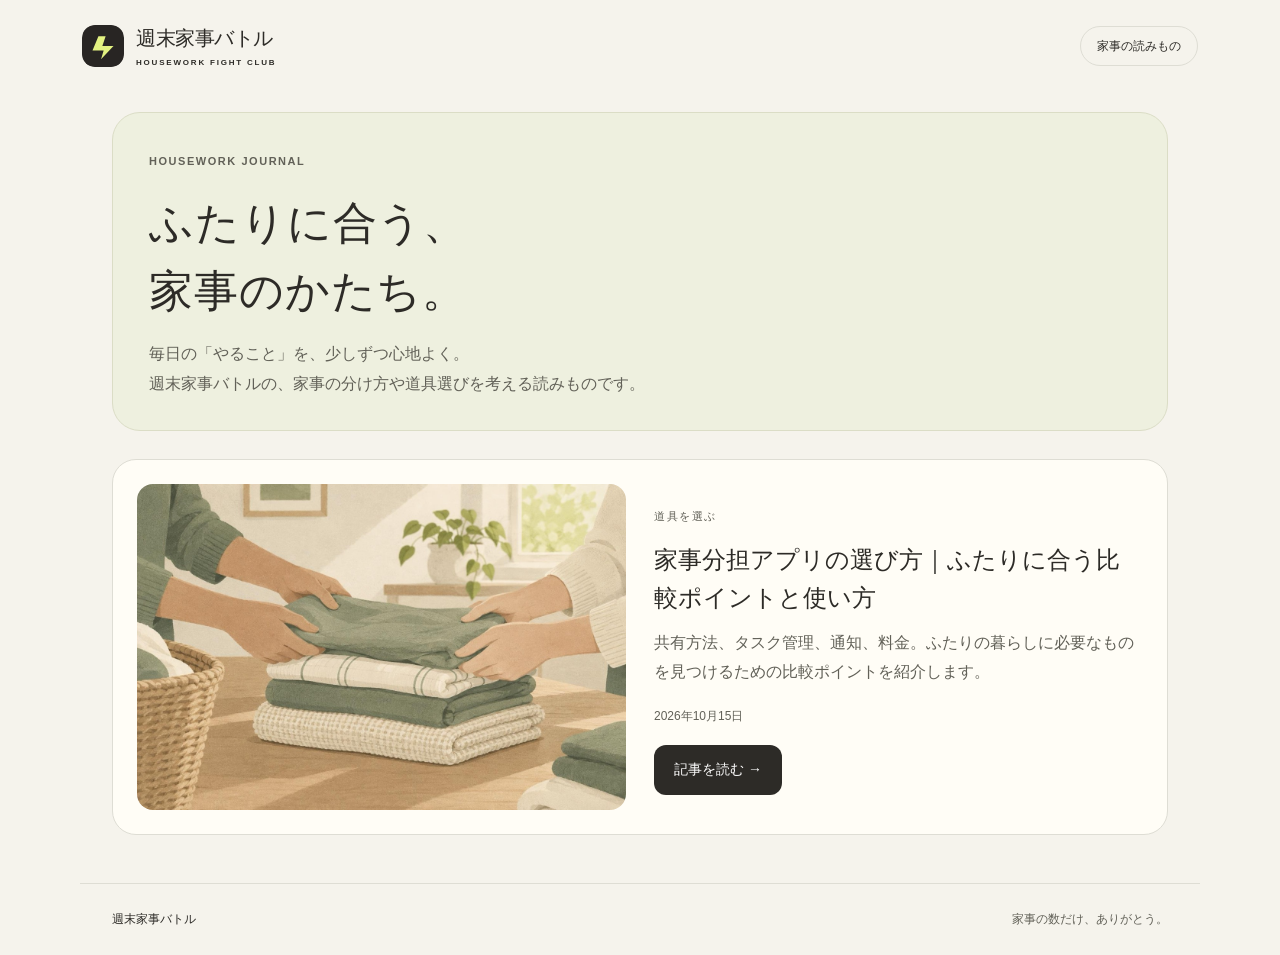
==== index.html @ de60d5f0 "Align article branding and fix stretched mobile images" ====
<!doctype html>
<html lang="ja"><head><meta name="theme-color" content="#f5f3ec"><link rel="icon" href="favicon.svg" type="image/svg+xml"><meta charset="utf-8"><meta name="viewport" content="width=device-width,initial-scale=1"><title>週末家事バトル｜無理なく続く、家事の分け方</title><meta name="description" content="家事の分担やアプリの選び方を、ふたりの暮らしに合わせて考える読み物。無理なく続けるためのヒントをまとめます。"><link rel="canonical" href="https://ing08.github.io/futari-kaji-notes/"><meta property="og:title" content="週末家事バトル"><meta property="og:description" content="無理なく続く、ふたりの家事の分け方。"><meta property="og:type" content="website"><meta property="og:image" content="https://ing08.github.io/futari-kaji-notes/assets/together.jpg"><link rel="stylesheet" href="styles.css?v=2"></head>
<body><a class="skip" href="#main">本文へ移動</a><header class="site-header"><a class="brand" href="./"><img class="brand-icon" src="favicon.svg" width="42" height="42" alt=""><span>週末家事バトル<small>HOUSEWORK FIGHT CLUB</small></span></a><span class="header-note">家事の読みもの</span></header>
<main id="main" class="wrap home"><div class="home-title"><span class="eyebrow">HOUSEWORK JOURNAL</span><h1>ふたりに合う、<br>家事のかたち。</h1><p class="intro">毎日の「やること」を、少しずつ心地よく。<br>週末家事バトルの、家事の分け方や道具選びを考える読みものです。</p></div>
<article class="article-card"><a href="articles/choosing-chore-apps/"><img src="assets/together.jpg" width="1280" height="853" alt="ふたりで洗濯物をたたむ様子"></a><div><span class="eyebrow">道具を選ぶ</span><h2><a href="articles/choosing-chore-apps/">家事分担アプリの選び方｜ふたりに合う比較ポイントと使い方</a></h2><p class="intro">共有方法、タスク管理、通知、料金。ふたりの暮らしに必要なものを見つけるための比較ポイントを紹介します。</p><p class="meta"><time datetime="2026-10-15">2026年10月15日</time></p><a class="read-link" href="articles/choosing-chore-apps/">記事を読む →</a></div></article></main>
<footer class="site-footer"><span>週末家事バトル</span><span>家事の数だけ、ありがとう。</span></footer></body></html>
---- styles.css ----
:root {
  --ink:#2d2b27; --muted:#626158; --paper:#f5f3ec; --line:#deddd4;
  --lime:#e3ef98; --coral:#e98970; --blue:#8cafc8;
  font-family:"BIZ UDPGothic","Hiragino Kaku Gothic ProN","Yu Gothic",Meiryo,sans-serif;
  color:var(--ink); background:var(--paper); font-synthesis:none;
}
*{box-sizing:border-box}
html{scroll-behavior:smooth;scroll-padding-top:24px}
body{margin:0;line-height:1.85}
a{color:inherit;text-underline-offset:4px}
a:hover{text-decoration-thickness:2px}
a:focus-visible,summary:focus-visible,.table-scroll:focus-visible{outline:3px solid #507481;outline-offset:4px}
img{max-width:100%;height:auto;display:block}
.skip{position:absolute;left:16px;top:-80px;background:white;padding:8px;z-index:10}
.skip:focus{top:12px}
.site-header{max-width:1180px;margin:auto;padding:24px 32px;display:flex;justify-content:space-between;align-items:center;gap:20px}
.brand{display:flex;align-items:center;gap:12px;font-size:20px;font-weight:900;letter-spacing:-.5px;line-height:1.4;text-decoration:none}
.brand-icon{width:42px;height:42px;flex:none;border-radius:13px}
.brand small{display:block;font-size:8px;letter-spacing:1.8px;margin-top:5px;font-weight:700}
.header-note{font-size:12px;font-weight:700;border:1px solid var(--line);border-radius:24px;padding:8px 16px;white-space:nowrap}
.wrap{max-width:1120px;margin:auto;padding:20px 32px 48px}
.eyebrow{font-size:11px;letter-spacing:.14em;font-weight:800;color:var(--muted)}
h1,h2,h3{line-height:1.55;overflow-wrap:anywhere}
h1{font-size:clamp(28px,3.5vw,40px);letter-spacing:.02em;margin:14px 0;font-weight:900}
h2{font-size:24px;margin:0 0 16px}
h3{font-size:18px;margin:24px 0 8px}
p{margin:0 0 18px}
.intro{max-width:700px;color:var(--muted)}
.home-title{border:1px solid #dbddc6;border-radius:28px;background:#eef0df;padding:32px 36px;margin-bottom:28px}
.home-title h1{font-size:clamp(30px,4vw,44px)}
.home-title p{margin-bottom:0}
.article-card{display:grid;grid-template-columns:1fr 1fr;gap:28px;background:#fffdf6;border:1px solid var(--line);border-radius:24px;padding:24px;align-items:center}
.article-card img{width:100%;height:auto;aspect-ratio:3/2;object-fit:cover;border-radius:16px}
.article-card h2{font-size:24px;margin:12px 0}
.article-card a{text-decoration:none}
.read-link{display:inline-flex;align-items:center;background:var(--ink);color:#fff;border-radius:12px;padding:12px 20px;font-size:14px;font-weight:700;min-height:44px}
.read-link:hover{background:#44483a}
.meta{font-size:12px;color:var(--muted)}
.article-head{max-width:880px;margin:0 auto 20px}
.breadcrumb{font-size:12px;color:var(--muted);margin-bottom:20px}
.title-sub{display:block;font-size:.62em;margin-top:10px;font-weight:700}
.article-head .meta{margin-bottom:0}
.hero{width:100%;height:auto;aspect-ratio:3/1;object-fit:cover;border-radius:24px;margin:24px 0 32px}
.article-layout{display:grid;grid-template-columns:minmax(0,740px) minmax(0,250px);gap:40px;align-items:start}
.article-body{font-size:16px;min-width:0}
.article-body section{padding-top:28px;margin-top:28px;border-top:1px solid var(--line)}
.article-body ul,.article-body ol{padding-left:1.5em;margin:12px 0 20px}
.article-body li{margin:8px 0}
.article-body strong{font-weight:700}
.key-box{background:#eef0df;border:1px solid #dbddc6;border-radius:18px;padding:20px 24px;margin:22px 0}
.key-box>strong{display:inline;background:linear-gradient(transparent 55%,var(--lime) 55%)}
.key-box ul:last-child{margin-bottom:0}
figure{margin:22px 0}
figure img{width:100%;height:auto;border:1px solid var(--line);border-radius:16px}
.toc{position:sticky;top:24px;font-size:13px;background:#fffdf6;border:1px solid var(--line);border-radius:16px}
.toc-disclosure{padding:0;border:0}
.toc summary{padding:16px;min-height:52px}
.toc summary span{font-size:11px;color:var(--muted);font-weight:400;margin-left:8px}
.toc ol{padding:0 20px 12px 36px;margin:0}
.toc li{margin:0;line-height:1.6}
.toc a{display:block;padding:10px 0;text-decoration:none}
.toc a:hover{text-decoration:underline}
.table-scroll{overflow-x:auto;margin:20px 0 8px;border:1px solid var(--line);border-radius:14px}
table{border-collapse:collapse;width:100%;min-width:600px;font-size:14px;line-height:1.75}
th,td{text-align:left;vertical-align:top;padding:14px;border-bottom:1px solid var(--line)}
th{background:#eef0df;font-weight:700}
tbody tr:last-child td{border-bottom:0}
td:first-child{font-weight:700;width:24%}
#faq details{border-bottom:1px solid var(--line);padding:0}
summary{cursor:pointer;font-weight:700;line-height:1.7}
#faq summary{padding:16px 0;min-height:52px}
#faq details p{margin:0 0 20px;color:var(--muted)}
.back{display:inline-block;margin-top:30px;padding:10px 0;min-height:44px}
.site-footer{border-top:1px solid var(--line);padding:24px 32px;max-width:1120px;margin:auto;color:var(--muted);font-size:12px;display:flex;justify-content:space-between;gap:16px}
.site-footer span:first-child{color:var(--ink);font-weight:800}
.number{font-size:11px;color:var(--muted);display:block;margin-bottom:8px;letter-spacing:.12em}
@media(max-width:900px){
 .article-layout{grid-template-columns:minmax(0,1fr);gap:24px}
 .toc{position:static;grid-row:1}
 .toc ol{columns:2;column-gap:32px}
 .toc li{break-inside:avoid}
 .hero{aspect-ratio:5/2}
 .article-card{gap:20px}
}
@media(max-width:600px){
 .site-header{padding:18px 18px;gap:10px}
 .brand{font-size:17px;gap:9px}
 .brand-icon{width:36px;height:36px;border-radius:10px}
 .brand small{font-size:7px;letter-spacing:1.3px}
 .header-note{font-size:10px;padding:6px 10px}
 .wrap{padding:12px 18px 32px}
 .home-title{padding:24px;border-radius:22px;margin-bottom:20px}
 .home-title h1{font-size:30px}
 .home-title p{font-size:14px}
 .article-card{grid-template-columns:minmax(0,1fr);gap:18px;padding:18px;border-radius:22px}
 .article-card img{aspect-ratio:3/2;height:auto}
 .article-card h2{font-size:21px;margin:8px 0 12px}
 .article-card p{font-size:14px}
 .article-card .meta{font-size:12px;margin-bottom:14px}
 h1{font-size:27px}
 .title-sub{font-size:18px;line-height:1.65;margin-top:8px}
 .article-head .intro{font-size:14px;line-height:1.8}
 .breadcrumb{margin-bottom:16px}
 .hero{aspect-ratio:16/9;height:auto;border-radius:18px;margin:18px 0 22px}
 .toc ol{columns:1}
 .article-body{font-size:16px;line-height:1.85}
 .article-body section{padding-top:24px;margin-top:24px}
 h2{font-size:22px}
 .key-box{padding:18px;border-radius:16px}
 .site-footer{padding:20px 18px;flex-wrap:wrap;gap:6px 18px}
}
@media(max-width:360px){.header-note{display:none}.brand{font-size:16px}}
@media(prefers-reduced-motion:reduce){html{scroll-behavior:auto}}
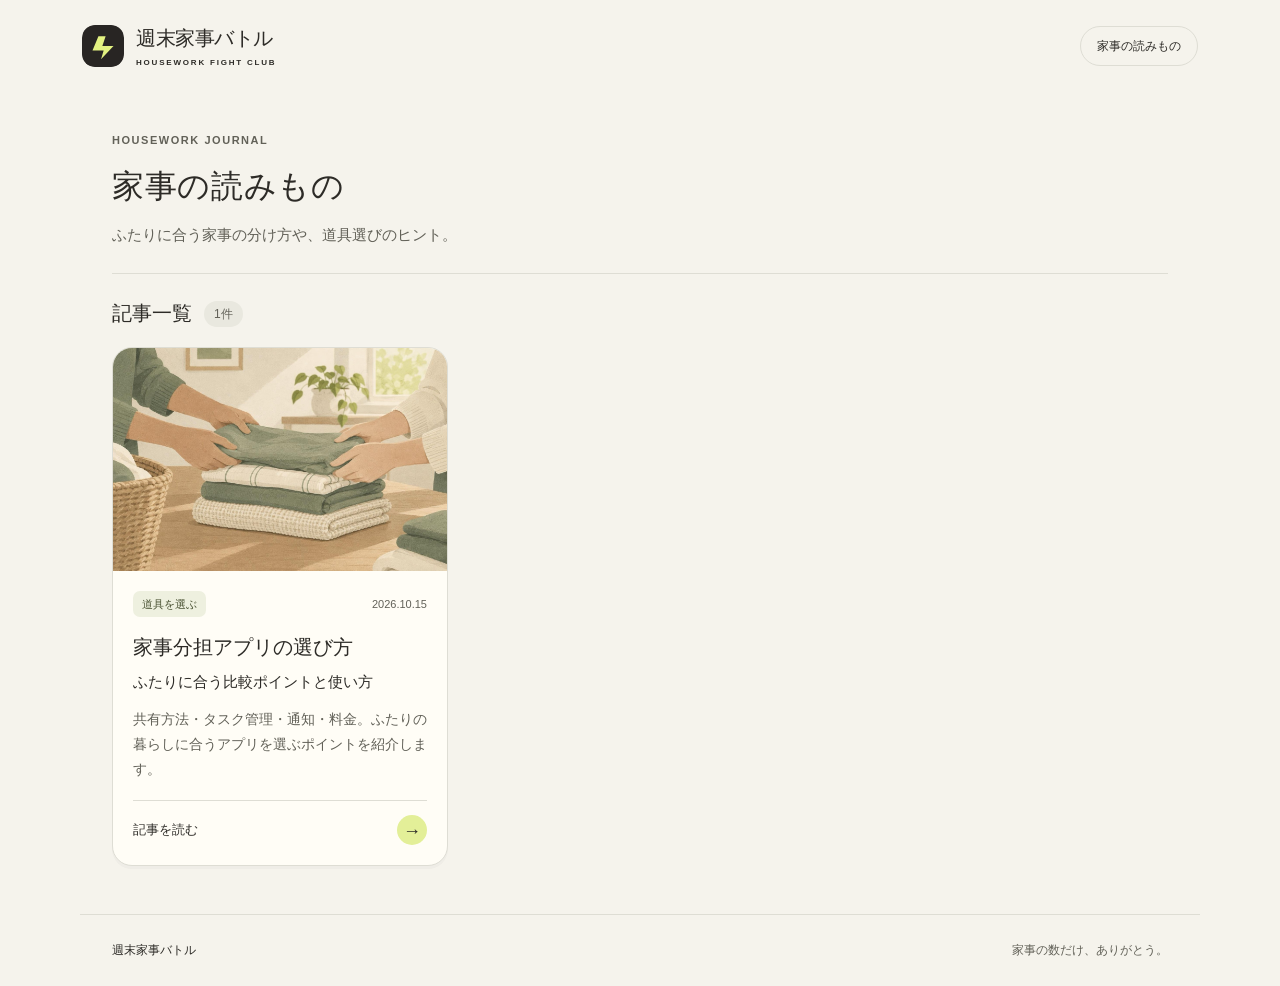
==== commit f172c752: "Clarify article index with responsive thumbnail cards" ====
--- a/index.html
+++ b/index.html
@@ -1,6 +1,20 @@
 <!doctype html>
-<html lang="ja"><head><meta name="theme-color" content="#f5f3ec"><link rel="icon" href="favicon.svg" type="image/svg+xml"><meta charset="utf-8"><meta name="viewport" content="width=device-width,initial-scale=1"><title>週末家事バトル｜無理なく続く、家事の分け方</title><meta name="description" content="家事の分担やアプリの選び方を、ふたりの暮らしに合わせて考える読み物。無理なく続けるためのヒントをまとめます。"><link rel="canonical" href="https://ing08.github.io/futari-kaji-notes/"><meta property="og:title" content="週末家事バトル"><meta property="og:description" content="無理なく続く、ふたりの家事の分け方。"><meta property="og:type" content="website"><meta property="og:image" content="https://ing08.github.io/futari-kaji-notes/assets/together.jpg"><link rel="stylesheet" href="styles.css?v=2"></head>
+<html lang="ja"><head><meta name="theme-color" content="#f5f3ec"><link rel="icon" href="favicon.svg" type="image/svg+xml"><meta charset="utf-8"><meta name="viewport" content="width=device-width,initial-scale=1"><title>家事の読みもの・記事一覧｜週末家事バトル</title><meta name="description" content="家事の分担やアプリの選び方を、ふたりの暮らしに合わせて考える読み物。無理なく続けるためのヒントをまとめます。"><link rel="canonical" href="https://ing08.github.io/futari-kaji-notes/"><meta property="og:title" content="週末家事バトル"><meta property="og:description" content="無理なく続く、ふたりの家事の分け方。"><meta property="og:type" content="website"><meta property="og:image" content="https://ing08.github.io/futari-kaji-notes/assets/together.jpg"><link rel="stylesheet" href="styles-v3.css"></head>
 <body><a class="skip" href="#main">本文へ移動</a><header class="site-header"><a class="brand" href="./"><img class="brand-icon" src="favicon.svg" width="42" height="42" alt=""><span>週末家事バトル<small>HOUSEWORK FIGHT CLUB</small></span></a><span class="header-note">家事の読みもの</span></header>
-<main id="main" class="wrap home"><div class="home-title"><span class="eyebrow">HOUSEWORK JOURNAL</span><h1>ふたりに合う、<br>家事のかたち。</h1><p class="intro">毎日の「やること」を、少しずつ心地よく。<br>週末家事バトルの、家事の分け方や道具選びを考える読みものです。</p></div>
-<article class="article-card"><a href="articles/choosing-chore-apps/"><img src="assets/together.jpg" width="1280" height="853" alt="ふたりで洗濯物をたたむ様子"></a><div><span class="eyebrow">道具を選ぶ</span><h2><a href="articles/choosing-chore-apps/">家事分担アプリの選び方｜ふたりに合う比較ポイントと使い方</a></h2><p class="intro">共有方法、タスク管理、通知、料金。ふたりの暮らしに必要なものを見つけるための比較ポイントを紹介します。</p><p class="meta"><time datetime="2026-10-15">2026年10月15日</time></p><a class="read-link" href="articles/choosing-chore-apps/">記事を読む →</a></div></article></main>
+<main id="main" class="wrap home">
+<section class="journal-heading" aria-labelledby="journal-title">
+<div><span class="eyebrow">HOUSEWORK JOURNAL</span><h1 id="journal-title">家事の読みもの</h1><p>ふたりに合う家事の分け方や、道具選びのヒント。</p></div>
+</section>
+<section aria-labelledby="articles-title">
+<div class="list-heading"><h2 id="articles-title">記事一覧</h2><span>1件</span></div>
+<div class="article-grid">
+<article class="journal-card">
+<a class="journal-card-link" href="articles/choosing-chore-apps/" aria-labelledby="article-01-title">
+<div class="card-thumbnail"><img src="assets/together.jpg" width="1280" height="853" alt="ふたりで洗濯物をたたむ様子"></div>
+<div class="card-content"><div class="card-meta"><span class="category">道具を選ぶ</span><time datetime="2026-10-15">2026.10.15</time></div>
+<h3 id="article-01-title">家事分担アプリの選び方<span>ふたりに合う比較ポイントと使い方</span></h3>
+<p>共有方法・タスク管理・通知・料金。ふたりの暮らしに合うアプリを選ぶポイントを紹介します。</p>
+<span class="card-action">記事を読む <span aria-hidden="true">→</span></span>
+</div></a></article>
+</div></section></main>
 <footer class="site-footer"><span>週末家事バトル</span><span>家事の数だけ、ありがとう。</span></footer></body></html>
--- a/styles-v3.css
+++ b/styles-v3.css
@@ -0,0 +1,140 @@
+:root {
+  --ink:#2d2b27; --muted:#626158; --paper:#f5f3ec; --line:#deddd4;
+  --lime:#e3ef98; --coral:#e98970; --blue:#8cafc8;
+  font-family:"BIZ UDPGothic","Hiragino Kaku Gothic ProN","Yu Gothic",Meiryo,sans-serif;
+  color:var(--ink); background:var(--paper); font-synthesis:none;
+}
+*{box-sizing:border-box}
+html{scroll-behavior:smooth;scroll-padding-top:24px}
+body{margin:0;line-height:1.85}
+a{color:inherit;text-underline-offset:4px}
+a:hover{text-decoration-thickness:2px}
+a:focus-visible,summary:focus-visible,.table-scroll:focus-visible{outline:3px solid #507481;outline-offset:4px}
+img{max-width:100%;height:auto;display:block}
+.skip{position:absolute;left:16px;top:-80px;background:white;padding:8px;z-index:10}
+.skip:focus{top:12px}
+.site-header{max-width:1180px;margin:auto;padding:24px 32px;display:flex;justify-content:space-between;align-items:center;gap:20px}
+.brand{display:flex;align-items:center;gap:12px;font-size:20px;font-weight:900;letter-spacing:-.5px;line-height:1.4;text-decoration:none}
+.brand-icon{width:42px;height:42px;flex:none;border-radius:13px}
+.brand small{display:block;font-size:8px;letter-spacing:1.8px;margin-top:5px;font-weight:700}
+.header-note{font-size:12px;font-weight:700;border:1px solid var(--line);border-radius:24px;padding:8px 16px;white-space:nowrap}
+.wrap{max-width:1120px;margin:auto;padding:20px 32px 48px}
+.eyebrow{font-size:11px;letter-spacing:.14em;font-weight:800;color:var(--muted)}
+h1,h2,h3{line-height:1.55;overflow-wrap:anywhere}
+h1{font-size:clamp(28px,3.5vw,40px);letter-spacing:.02em;margin:14px 0;font-weight:900}
+h2{font-size:24px;margin:0 0 16px}
+h3{font-size:18px;margin:24px 0 8px}
+p{margin:0 0 18px}
+.intro{max-width:700px;color:var(--muted)}
+.home-title{border:1px solid #dbddc6;border-radius:28px;background:#eef0df;padding:32px 36px;margin-bottom:28px}
+.home-title h1{font-size:clamp(30px,4vw,44px)}
+.home-title p{margin-bottom:0}
+.article-card{display:grid;grid-template-columns:1fr 1fr;gap:28px;background:#fffdf6;border:1px solid var(--line);border-radius:24px;padding:24px;align-items:center}
+.article-card img{width:100%;height:auto;aspect-ratio:3/2;object-fit:cover;border-radius:16px}
+.article-card h2{font-size:24px;margin:12px 0}
+.article-card a{text-decoration:none}
+.read-link{display:inline-flex;align-items:center;background:var(--ink);color:#fff;border-radius:12px;padding:12px 20px;font-size:14px;font-weight:700;min-height:44px}
+.read-link:hover{background:#44483a}
+.meta{font-size:12px;color:var(--muted)}
+.article-head{max-width:880px;margin:0 auto 20px}
+.breadcrumb{font-size:12px;color:var(--muted);margin-bottom:20px}
+.title-sub{display:block;font-size:.62em;margin-top:10px;font-weight:700}
+.article-head .meta{margin-bottom:0}
+.hero{width:100%;height:auto;aspect-ratio:3/1;object-fit:cover;border-radius:24px;margin:24px 0 32px}
+.article-layout{display:grid;grid-template-columns:minmax(0,740px) minmax(0,250px);gap:40px;align-items:start}
+.article-body{font-size:16px;min-width:0}
+.article-body section{padding-top:28px;margin-top:28px;border-top:1px solid var(--line)}
+.article-body ul,.article-body ol{padding-left:1.5em;margin:12px 0 20px}
+.article-body li{margin:8px 0}
+.article-body strong{font-weight:700}
+.key-box{background:#eef0df;border:1px solid #dbddc6;border-radius:18px;padding:20px 24px;margin:22px 0}
+.key-box>strong{display:inline;background:linear-gradient(transparent 55%,var(--lime) 55%)}
+.key-box ul:last-child{margin-bottom:0}
+figure{margin:22px 0}
+figure img{width:100%;height:auto;border:1px solid var(--line);border-radius:16px}
+.toc{position:sticky;top:24px;font-size:13px;background:#fffdf6;border:1px solid var(--line);border-radius:16px}
+.toc-disclosure{padding:0;border:0}
+.toc summary{padding:16px;min-height:52px}
+.toc summary span{font-size:11px;color:var(--muted);font-weight:400;margin-left:8px}
+.toc ol{padding:0 20px 12px 36px;margin:0}
+.toc li{margin:0;line-height:1.6}
+.toc a{display:block;padding:10px 0;text-decoration:none}
+.toc a:hover{text-decoration:underline}
+.table-scroll{overflow-x:auto;margin:20px 0 8px;border:1px solid var(--line);border-radius:14px}
+table{border-collapse:collapse;width:100%;min-width:600px;font-size:14px;line-height:1.75}
+th,td{text-align:left;vertical-align:top;padding:14px;border-bottom:1px solid var(--line)}
+th{background:#eef0df;font-weight:700}
+tbody tr:last-child td{border-bottom:0}
+td:first-child{font-weight:700;width:24%}
+#faq details{border-bottom:1px solid var(--line);padding:0}
+summary{cursor:pointer;font-weight:700;line-height:1.7}
+#faq summary{padding:16px 0;min-height:52px}
+#faq details p{margin:0 0 20px;color:var(--muted)}
+.back{display:inline-block;margin-top:30px;padding:10px 0;min-height:44px}
+.site-footer{border-top:1px solid var(--line);padding:24px 32px;max-width:1120px;margin:auto;color:var(--muted);font-size:12px;display:flex;justify-content:space-between;gap:16px}
+.site-footer span:first-child{color:var(--ink);font-weight:800}
+.number{font-size:11px;color:var(--muted);display:block;margin-bottom:8px;letter-spacing:.12em}
+@media(max-width:900px){
+ .article-layout{grid-template-columns:minmax(0,1fr);gap:24px}
+ .toc{position:static;grid-row:1}
+ .toc ol{columns:2;column-gap:32px}
+ .toc li{break-inside:avoid}
+ .hero{aspect-ratio:5/2}
+ .article-card{gap:20px}
+}
+@media(max-width:600px){
+ .site-header{padding:18px 18px;gap:10px}
+ .brand{font-size:17px;gap:9px}
+ .brand-icon{width:36px;height:36px;border-radius:10px}
+ .brand small{font-size:7px;letter-spacing:1.3px}
+ .header-note{font-size:10px;padding:6px 10px}
+ .wrap{padding:12px 18px 32px}
+ .home-title{padding:24px;border-radius:22px;margin-bottom:20px}
+ .home-title h1{font-size:30px}
+ .home-title p{font-size:14px}
+ .article-card{grid-template-columns:minmax(0,1fr);gap:18px;padding:18px;border-radius:22px}
+ .article-card img{aspect-ratio:3/2;height:auto}
+ .article-card h2{font-size:21px;margin:8px 0 12px}
+ .article-card p{font-size:14px}
+ .article-card .meta{font-size:12px;margin-bottom:14px}
+ h1{font-size:27px}
+ .title-sub{font-size:18px;line-height:1.65;margin-top:8px}
+ .article-head .intro{font-size:14px;line-height:1.8}
+ .breadcrumb{margin-bottom:16px}
+ .hero{aspect-ratio:16/9;height:auto;border-radius:18px;margin:18px 0 22px}
+ .toc ol{columns:1}
+ .article-body{font-size:16px;line-height:1.85}
+ .article-body section{padding-top:24px;margin-top:24px}
+ h2{font-size:22px}
+ .key-box{padding:18px;border-radius:16px}
+ .site-footer{padding:20px 18px;flex-wrap:wrap;gap:6px 18px}
+}
+@media(max-width:360px){.header-note{display:none}.brand{font-size:16px}}
+@media(prefers-reduced-motion:reduce){html{scroll-behavior:auto}}
+
+/* Article index: consistent thumbnail proportions and one clear card link. */
+.journal-heading{padding:12px 0 24px;border-bottom:1px solid var(--line);margin-bottom:24px}
+.journal-heading h1{font-size:32px;margin:8px 0 10px}
+.journal-heading p{font-size:15px;color:var(--muted);margin:0}
+.list-heading{display:flex;align-items:center;gap:12px;margin-bottom:18px}
+.list-heading h2{font-size:20px;margin:0}
+.list-heading>span{font-size:12px;background:#e9e8df;border-radius:20px;padding:2px 10px;color:var(--muted)}
+.article-grid{display:grid;grid-template-columns:repeat(3,minmax(0,1fr));gap:24px;align-items:start}
+.journal-card{min-width:0;background:#fffdf6;border:1px solid var(--line);border-radius:20px;overflow:hidden;box-shadow:0 3px 0 #2d2b2707;transition:box-shadow .15s,border-color .15s}
+.journal-card:hover{border-color:#9ca779;box-shadow:0 6px 18px #2d2b2710}
+.journal-card-link{display:block;height:100%;color:inherit;text-decoration:none}
+.journal-card:focus-within{outline:3px solid #507481;outline-offset:4px}
+.journal-card-link:focus-visible{outline:none}
+.card-thumbnail{width:100%;aspect-ratio:1280/853;overflow:hidden;background:#eeecdf}
+.card-thumbnail img{display:block;width:100%;height:100%;object-fit:contain;border-radius:0}
+.card-content{padding:20px}
+.card-meta{display:flex;align-items:center;justify-content:space-between;gap:10px;font-size:11px;color:var(--muted)}
+.category{background:#eef0df;color:#4c5435;border-radius:7px;padding:3px 9px;font-weight:700}
+.journal-card h3{font-size:20px;line-height:1.65;margin:14px 0 12px}
+.journal-card h3 span{display:block;font-size:15px;font-weight:600;margin-top:6px}
+.journal-card p{font-size:14px;line-height:1.8;color:var(--muted);margin:0 0 18px}
+.card-action{display:flex;justify-content:space-between;align-items:center;border-top:1px solid var(--line);padding-top:14px;font-size:13px;font-weight:700;min-height:44px}
+.card-action>span{display:grid;place-items:center;background:var(--lime);border-radius:50%;width:30px;height:30px;font-size:18px}
+@media(max-width:1000px){.article-grid{grid-template-columns:repeat(2,minmax(0,1fr))}}
+@media(max-width:600px){.journal-heading{padding:4px 0 20px;margin-bottom:20px}.journal-heading h1{font-size:27px}.journal-heading p{font-size:14px}.article-grid{grid-template-columns:minmax(0,1fr);gap:20px}.card-content{padding:18px}.journal-card h3{font-size:20px}.list-heading{margin-bottom:14px}}
+@media(prefers-reduced-motion:reduce){.journal-card{transition:none}}
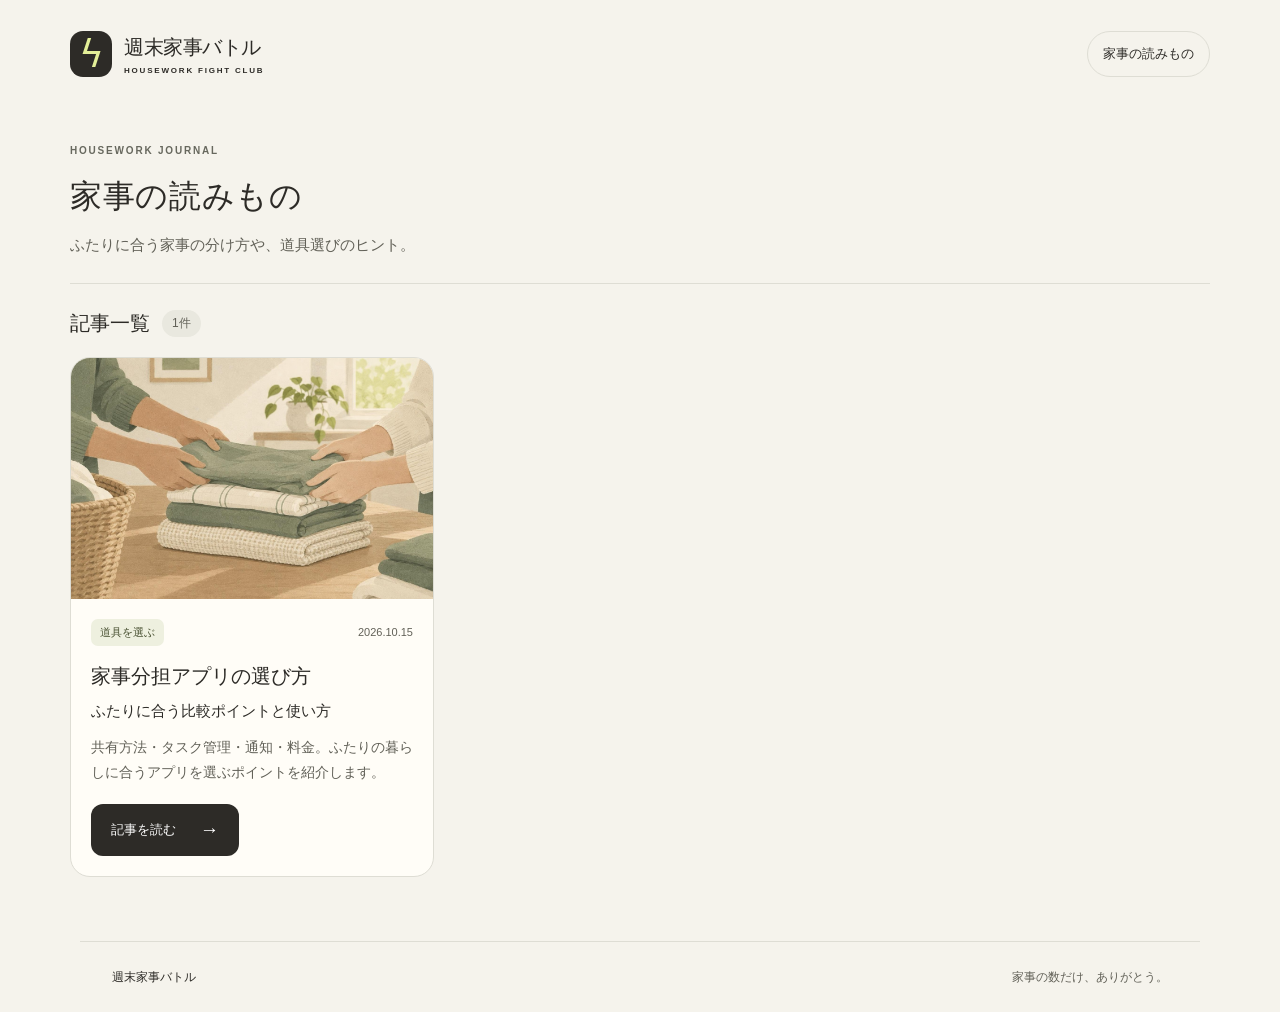
==== commit e4f9be63: "Match shared brand styles to the application CSS" ====
--- a/index.html
+++ b/index.html
@@ -1,6 +1,6 @@
 <!doctype html>
-<html lang="ja"><head><meta name="theme-color" content="#f5f3ec"><link rel="icon" href="favicon.svg" type="image/svg+xml"><meta charset="utf-8"><meta name="viewport" content="width=device-width,initial-scale=1"><title>家事の読みもの・記事一覧｜週末家事バトル</title><meta name="description" content="家事の分担やアプリの選び方を、ふたりの暮らしに合わせて考える読み物。無理なく続けるためのヒントをまとめます。"><link rel="canonical" href="https://ing08.github.io/futari-kaji-notes/"><meta property="og:title" content="週末家事バトル"><meta property="og:description" content="無理なく続く、ふたりの家事の分け方。"><meta property="og:type" content="website"><meta property="og:image" content="https://ing08.github.io/futari-kaji-notes/assets/together.jpg"><link rel="stylesheet" href="styles-v3.css"></head>
-<body><a class="skip" href="#main">本文へ移動</a><header class="site-header"><a class="brand" href="./"><img class="brand-icon" src="favicon.svg" width="42" height="42" alt=""><span>週末家事バトル<small>HOUSEWORK FIGHT CLUB</small></span></a><span class="header-note">家事の読みもの</span></header>
+<html lang="ja"><head><meta name="theme-color" content="#f5f3ec"><link rel="icon" href="favicon.svg" type="image/svg+xml"><meta charset="utf-8"><meta name="viewport" content="width=device-width,initial-scale=1"><title>家事の読みもの・記事一覧｜週末家事バトル</title><meta name="description" content="家事の分担やアプリの選び方を、ふたりの暮らしに合わせて考える読み物。無理なく続けるためのヒントをまとめます。"><link rel="canonical" href="https://ing08.github.io/futari-kaji-notes/"><meta property="og:title" content="週末家事バトル"><meta property="og:description" content="無理なく続く、ふたりの家事の分け方。"><meta property="og:type" content="website"><meta property="og:image" content="https://ing08.github.io/futari-kaji-notes/assets/together.jpg"><link rel="stylesheet" href="styles-v4.css"></head>
+<body><a class="skip" href="#main">本文へ移動</a><header class="site-header"><a class="brand" href="./"><span class="brand-icon" aria-hidden="true">ϟ</span><span>週末家事バトル<small>HOUSEWORK FIGHT CLUB</small></span></a><span class="header-note">家事の読みもの</span></header>
 <main id="main" class="wrap home">
 <section class="journal-heading" aria-labelledby="journal-title">
 <div><span class="eyebrow">HOUSEWORK JOURNAL</span><h1 id="journal-title">家事の読みもの</h1><p>ふたりに合う家事の分け方や、道具選びのヒント。</p></div>
--- a/styles-v4.css
+++ b/styles-v4.css
@@ -0,0 +1,163 @@
+:root {
+  --ink:#2d2b27; --muted:#74736b; --reading-muted:#626158; --paper:#f5f3ec; --line:#deddd4;
+  --lime:#e3ef98; --coral:#e98970; --blue:#8cafc8;
+  font-family:"BIZ UDPGothic","Hiragino Kaku Gothic ProN","Yu Gothic",Meiryo,sans-serif;
+  color:var(--ink); background:var(--paper); font-synthesis:none;
+}
+*{box-sizing:border-box}
+html{scroll-behavior:smooth;scroll-padding-top:24px}
+body{margin:0;line-height:1.85}
+a{color:inherit;text-underline-offset:4px}
+a:hover{text-decoration-thickness:2px}
+a:focus-visible,summary:focus-visible,.table-scroll:focus-visible{outline:3px solid #507481;outline-offset:4px}
+img{max-width:100%;height:auto;display:block}
+.skip{position:absolute;left:16px;top:-80px;background:white;padding:8px;z-index:10}
+.skip:focus{top:12px}
+.site-header{max-width:1180px;margin:auto;padding:24px 32px;display:flex;justify-content:space-between;align-items:center;gap:20px}
+.brand{display:flex;align-items:center;gap:12px;font-size:20px;font-weight:900;letter-spacing:-.5px;line-height:1.4;text-decoration:none}
+.brand-icon{width:42px;height:42px;flex:none;border-radius:13px}
+.brand small{display:block;font-size:8px;letter-spacing:1.8px;margin-top:5px;font-weight:700}
+.header-note{font-size:12px;font-weight:700;border:1px solid var(--line);border-radius:24px;padding:8px 16px;white-space:nowrap}
+.wrap{max-width:1120px;margin:auto;padding:20px 32px 48px}
+.eyebrow{font-size:11px;letter-spacing:.14em;font-weight:800;color:var(--reading-muted)}
+h1,h2,h3{line-height:1.55;overflow-wrap:anywhere}
+h1{font-size:clamp(28px,3.5vw,40px);letter-spacing:.02em;margin:14px 0;font-weight:900}
+h2{font-size:24px;margin:0 0 16px}
+h3{font-size:18px;margin:24px 0 8px}
+p{margin:0 0 18px}
+.intro{max-width:700px;color:var(--reading-muted)}
+.home-title{border:1px solid #dbddc6;border-radius:28px;background:#eef0df;padding:32px 36px;margin-bottom:28px}
+.home-title h1{font-size:clamp(30px,4vw,44px)}
+.home-title p{margin-bottom:0}
+.article-card{display:grid;grid-template-columns:1fr 1fr;gap:28px;background:#fffdf6;border:1px solid var(--line);border-radius:24px;padding:24px;align-items:center}
+.article-card img{width:100%;height:auto;aspect-ratio:3/2;object-fit:cover;border-radius:16px}
+.article-card h2{font-size:24px;margin:12px 0}
+.article-card a{text-decoration:none}
+.read-link{display:inline-flex;align-items:center;background:var(--ink);color:#fff;border-radius:12px;padding:12px 20px;font-size:14px;font-weight:700;min-height:44px}
+.read-link:hover{background:#44483a}
+.meta{font-size:12px;color:var(--reading-muted)}
+.article-head{max-width:880px;margin:0 auto 20px}
+.breadcrumb{font-size:12px;color:var(--reading-muted);margin-bottom:20px}
+.title-sub{display:block;font-size:.62em;margin-top:10px;font-weight:700}
+.article-head .meta{margin-bottom:0}
+.hero{width:100%;height:auto;aspect-ratio:3/1;object-fit:cover;border-radius:24px;margin:24px 0 32px}
+.article-layout{display:grid;grid-template-columns:minmax(0,740px) minmax(0,250px);gap:40px;align-items:start}
+.article-body{font-size:16px;min-width:0}
+.article-body section{padding-top:28px;margin-top:28px;border-top:1px solid var(--line)}
+.article-body ul,.article-body ol{padding-left:1.5em;margin:12px 0 20px}
+.article-body li{margin:8px 0}
+.article-body strong{font-weight:700}
+.key-box{background:#eef0df;border:1px solid #dbddc6;border-radius:18px;padding:20px 24px;margin:22px 0}
+.key-box>strong{display:inline;background:linear-gradient(transparent 55%,var(--lime) 55%)}
+.key-box ul:last-child{margin-bottom:0}
+figure{margin:22px 0}
+figure img{width:100%;height:auto;border:1px solid var(--line);border-radius:16px}
+.toc{position:sticky;top:24px;font-size:13px;background:#fffdf6;border:1px solid var(--line);border-radius:16px}
+.toc-disclosure{padding:0;border:0}
+.toc summary{padding:16px;min-height:52px}
+.toc summary span{font-size:11px;color:var(--reading-muted);font-weight:400;margin-left:8px}
+.toc ol{padding:0 20px 12px 36px;margin:0}
+.toc li{margin:0;line-height:1.6}
+.toc a{display:block;padding:10px 0;text-decoration:none}
+.toc a:hover{text-decoration:underline}
+.table-scroll{overflow-x:auto;margin:20px 0 8px;border:1px solid var(--line);border-radius:14px}
+table{border-collapse:collapse;width:100%;min-width:600px;font-size:14px;line-height:1.75}
+th,td{text-align:left;vertical-align:top;padding:14px;border-bottom:1px solid var(--line)}
+th{background:#eef0df;font-weight:700}
+tbody tr:last-child td{border-bottom:0}
+td:first-child{font-weight:700;width:24%}
+#faq details{border-bottom:1px solid var(--line);padding:0}
+summary{cursor:pointer;font-weight:700;line-height:1.7}
+#faq summary{padding:16px 0;min-height:52px}
+#faq details p{margin:0 0 20px;color:var(--reading-muted)}
+.back{display:inline-block;margin-top:30px;padding:10px 0;min-height:44px}
+.site-footer{border-top:1px solid var(--line);padding:24px 32px;max-width:1120px;margin:auto;color:var(--reading-muted);font-size:12px;display:flex;justify-content:space-between;gap:16px}
+.site-footer span:first-child{color:var(--ink);font-weight:800}
+.number{font-size:11px;color:var(--reading-muted);display:block;margin-bottom:8px;letter-spacing:.12em}
+@media(max-width:900px){
+ .article-layout{grid-template-columns:minmax(0,1fr);gap:24px}
+ .toc{position:static;grid-row:1}
+ .toc ol{columns:2;column-gap:32px}
+ .toc li{break-inside:avoid}
+ .hero{aspect-ratio:5/2}
+ .article-card{gap:20px}
+}
+@media(max-width:600px){
+ .site-header{padding:18px 18px;gap:10px}
+ .brand{font-size:17px;gap:9px}
+ .brand-icon{width:36px;height:36px;border-radius:10px}
+ .brand small{font-size:7px;letter-spacing:1.3px}
+ .header-note{font-size:10px;padding:6px 10px}
+ .wrap{padding:12px 18px 32px}
+ .home-title{padding:24px;border-radius:22px;margin-bottom:20px}
+ .home-title h1{font-size:30px}
+ .home-title p{font-size:14px}
+ .article-card{grid-template-columns:minmax(0,1fr);gap:18px;padding:18px;border-radius:22px}
+ .article-card img{aspect-ratio:3/2;height:auto}
+ .article-card h2{font-size:21px;margin:8px 0 12px}
+ .article-card p{font-size:14px}
+ .article-card .meta{font-size:12px;margin-bottom:14px}
+ h1{font-size:27px}
+ .title-sub{font-size:18px;line-height:1.65;margin-top:8px}
+ .article-head .intro{font-size:14px;line-height:1.8}
+ .breadcrumb{margin-bottom:16px}
+ .hero{aspect-ratio:16/9;height:auto;border-radius:18px;margin:18px 0 22px}
+ .toc ol{columns:1}
+ .article-body{font-size:16px;line-height:1.85}
+ .article-body section{padding-top:24px;margin-top:24px}
+ h2{font-size:22px}
+ .key-box{padding:18px;border-radius:16px}
+ .site-footer{padding:20px 18px;flex-wrap:wrap;gap:6px 18px}
+}
+@media(max-width:360px){.header-note{display:none}.brand{font-size:16px}}
+@media(prefers-reduced-motion:reduce){html{scroll-behavior:auto}}
+
+/* Article index: consistent thumbnail proportions and one clear card link. */
+.journal-heading{padding:12px 0 24px;border-bottom:1px solid var(--line);margin-bottom:24px}
+.journal-heading h1{font-size:32px;margin:8px 0 10px}
+.journal-heading p{font-size:15px;color:var(--reading-muted);margin:0}
+.list-heading{display:flex;align-items:center;gap:12px;margin-bottom:18px}
+.list-heading h2{font-size:20px;margin:0}
+.list-heading>span{font-size:12px;background:#e9e8df;border-radius:20px;padding:2px 10px;color:var(--reading-muted)}
+.article-grid{display:grid;grid-template-columns:repeat(3,minmax(0,1fr));gap:24px;align-items:start}
+.journal-card{min-width:0;background:#fffdf6;border:1px solid var(--line);border-radius:20px;overflow:hidden;box-shadow:0 3px 0 #2d2b2707;transition:box-shadow .15s,border-color .15s}
+.journal-card:hover{border-color:#9ca779;box-shadow:0 6px 18px #2d2b2710}
+.journal-card-link{display:block;height:100%;color:inherit;text-decoration:none}
+.journal-card:focus-within{outline:3px solid #507481;outline-offset:4px}
+.journal-card-link:focus-visible{outline:none}
+.card-thumbnail{width:100%;aspect-ratio:1280/853;overflow:hidden;background:#eeecdf}
+.card-thumbnail img{display:block;width:100%;height:100%;object-fit:contain;border-radius:0}
+.card-content{padding:20px}
+.card-meta{display:flex;align-items:center;justify-content:space-between;gap:10px;font-size:11px;color:var(--reading-muted)}
+.category{background:#eef0df;color:#4c5435;border-radius:7px;padding:3px 9px;font-weight:700}
+.journal-card h3{font-size:20px;line-height:1.65;margin:14px 0 12px}
+.journal-card h3 span{display:block;font-size:15px;font-weight:600;margin-top:6px}
+.journal-card p{font-size:14px;line-height:1.8;color:var(--reading-muted);margin:0 0 18px}
+.card-action{display:flex;justify-content:space-between;align-items:center;border-top:1px solid var(--line);padding-top:14px;font-size:13px;font-weight:700;min-height:44px}
+.card-action>span{display:grid;place-items:center;background:var(--lime);border-radius:50%;width:30px;height:30px;font-size:18px}
+@media(max-width:1000px){.article-grid{grid-template-columns:repeat(2,minmax(0,1fr))}}
+@media(max-width:600px){.journal-heading{padding:4px 0 20px;margin-bottom:20px}.journal-heading h1{font-size:27px}.journal-heading p{font-size:14px}.article-grid{grid-template-columns:minmax(0,1fr);gap:20px}.card-content{padding:18px}.journal-card h3{font-size:20px}.list-heading{margin-bottom:14px}}
+@media(prefers-reduced-motion:reduce){.journal-card{transition:none}}
+
+/* Shared app brand definitions, mirrored from weekend-kaji-battle/style.css.
+   Article typography, thumbnails, and reading-muted remain editorial adaptations. */
+.site-header{max-width:1220px;height:108px;padding:0 40px;gap:24px}
+.brand{gap:12px;font-size:20px;font-weight:900;letter-spacing:-.5px;white-space:nowrap;line-height:normal}
+.brand-icon{display:grid;place-items:center;width:42px;height:46px;border-radius:13px;background:var(--ink);color:var(--lime);font-size:38px;line-height:1;flex:none}
+.brand small{font-size:8px;letter-spacing:1.8px;margin-top:5px;font-weight:700}
+.header-note{border:1px solid var(--line);border-radius:25px;padding:10px 15px;font-size:13px;font-weight:400}
+.wrap{max-width:1140px;margin:0 auto;padding:14px 0 64px}
+.eyebrow{font-size:10px;font-weight:800;letter-spacing:1.8px;color:#67685e;line-height:1.6}
+.journal-card,.toc{background:#fffdf7;border:1px solid var(--line);border-radius:20px}
+.journal-card{box-shadow:none;transition:transform .15s,border-color .15s}
+.journal-card:hover{border-color:#869658;transform:translateY(-3px);box-shadow:none}
+.card-action{display:inline-flex;background:var(--ink);color:#fff;border:0;border-radius:12px;padding:15px 20px;font-size:13px;font-weight:700;align-items:center;justify-content:center;gap:24px;line-height:normal}
+.card-action>span{display:inline;background:none;border-radius:0;width:auto;height:auto;font-size:19px}
+.journal-card-link:hover .card-action{background:#44483a}
+@media(min-width:1500px){.site-header{height:120px}.wrap{padding-top:25px}}
+@media(max-width:1200px){.wrap{margin-left:32px;margin-right:32px}.site-header{padding:0 32px}}
+@media(max-width:800px){.site-header{height:auto;min-height:100px;flex-wrap:wrap;gap:16px;padding:23px 22px 12px}.brand{font-size:17px}.brand-icon{width:36px;height:40px}.wrap{margin:0 20px;padding-top:14px}}
+@media(max-width:560px){.wrap{margin:0 16px;padding-bottom:38px}.site-header{padding-left:16px;padding-right:16px}}
+@media(max-width:360px){.site-header{column-gap:8px}.brand{gap:6px;font-size:14px}.brand-icon{width:30px;height:36px;font-size:30px}.brand small{font-size:7px;letter-spacing:.7px}}
+@media(prefers-reduced-motion:reduce){.journal-card{transition:none}.journal-card:hover{transform:none}}
+@media(max-width:560px){.journal-card,.toc{border-radius:16px}}
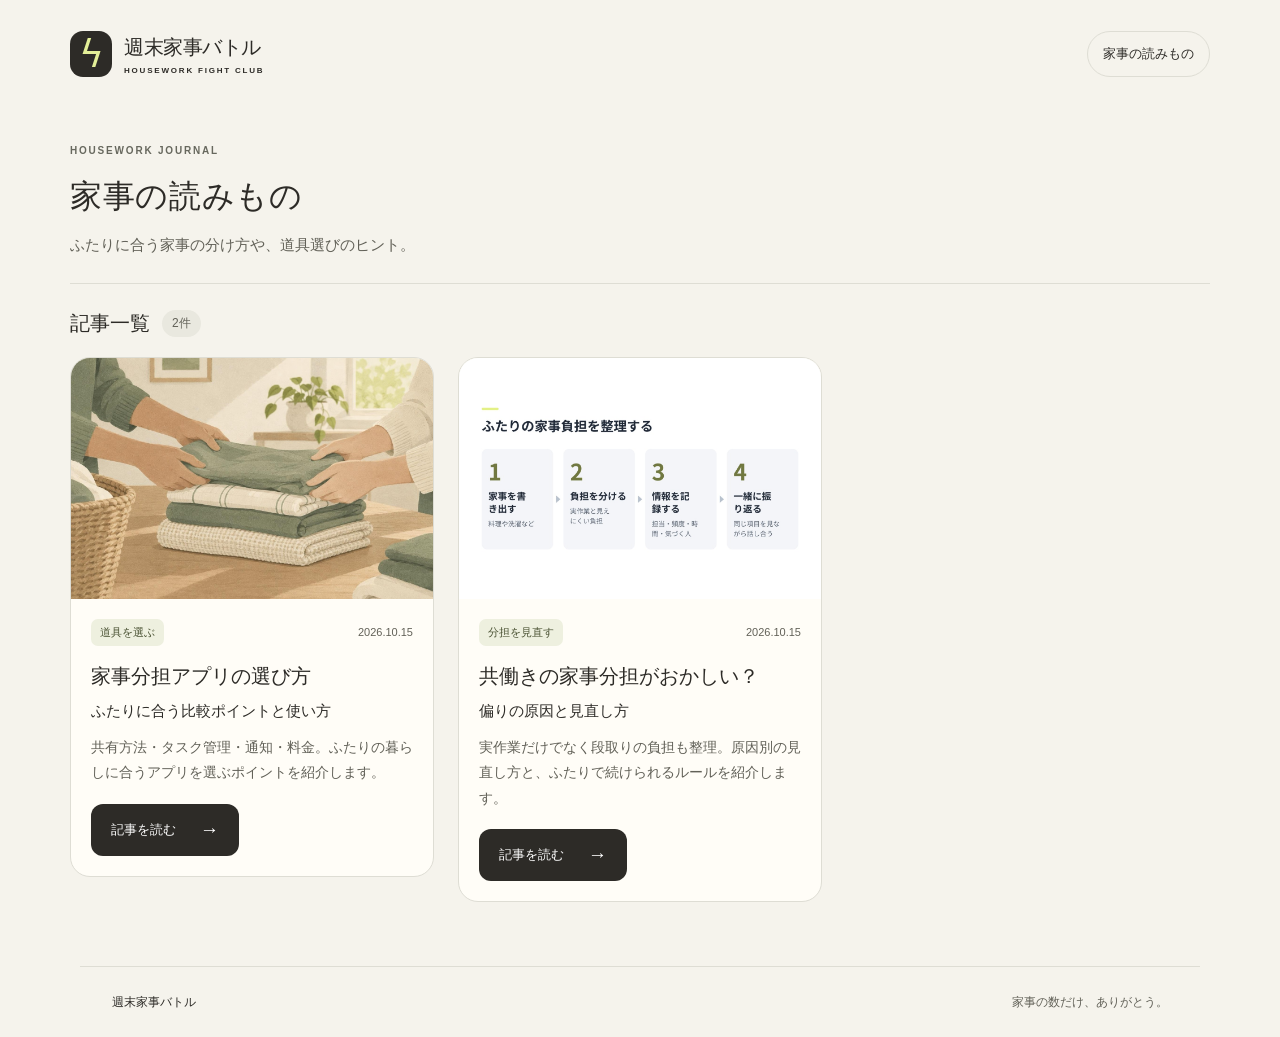
==== commit ee494280: "Publish guide to rebalancing household work" ====
--- a/index.html
+++ b/index.html
@@ -6,7 +6,7 @@
 <div><span class="eyebrow">HOUSEWORK JOURNAL</span><h1 id="journal-title">家事の読みもの</h1><p>ふたりに合う家事の分け方や、道具選びのヒント。</p></div>
 </section>
 <section aria-labelledby="articles-title">
-<div class="list-heading"><h2 id="articles-title">記事一覧</h2><span>1件</span></div>
+<div class="list-heading"><h2 id="articles-title">記事一覧</h2><span>2件</span></div>
 <div class="article-grid">
 <article class="journal-card">
 <a class="journal-card-link" href="articles/choosing-chore-apps/" aria-labelledby="article-01-title">
@@ -16,5 +16,13 @@
 <p>共有方法・タスク管理・通知・料金。ふたりの暮らしに合うアプリを選ぶポイントを紹介します。</p>
 <span class="card-action">記事を読む <span aria-hidden="true">→</span></span>
 </div></a></article>
+<article class="journal-card">
+<a class="journal-card-link" href="articles/rebalancing-housework/" aria-labelledby="article-02-title">
+<div class="card-thumbnail"><img src="assets/workload-inventory.jpg" width="1280" height="853" alt="家事を書き出し、見えにくい負担も記録して一緒に振り返る4つの手順"></div>
+<div class="card-content"><div class="card-meta"><span class="category">分担を見直す</span><time datetime="2026-10-15">2026.10.15</time></div>
+<h3 id="article-02-title">共働きの家事分担がおかしい？<span>偏りの原因と見直し方</span></h3>
+<p>実作業だけでなく段取りの負担も整理。原因別の見直し方と、ふたりで続けられるルールを紹介します。</p>
+<span class="card-action">記事を読む <span aria-hidden="true">→</span></span>
+</div></a></article>
 </div></section></main>
 <footer class="site-footer"><span>週末家事バトル</span><span>家事の数だけ、ありがとう。</span></footer></body></html>
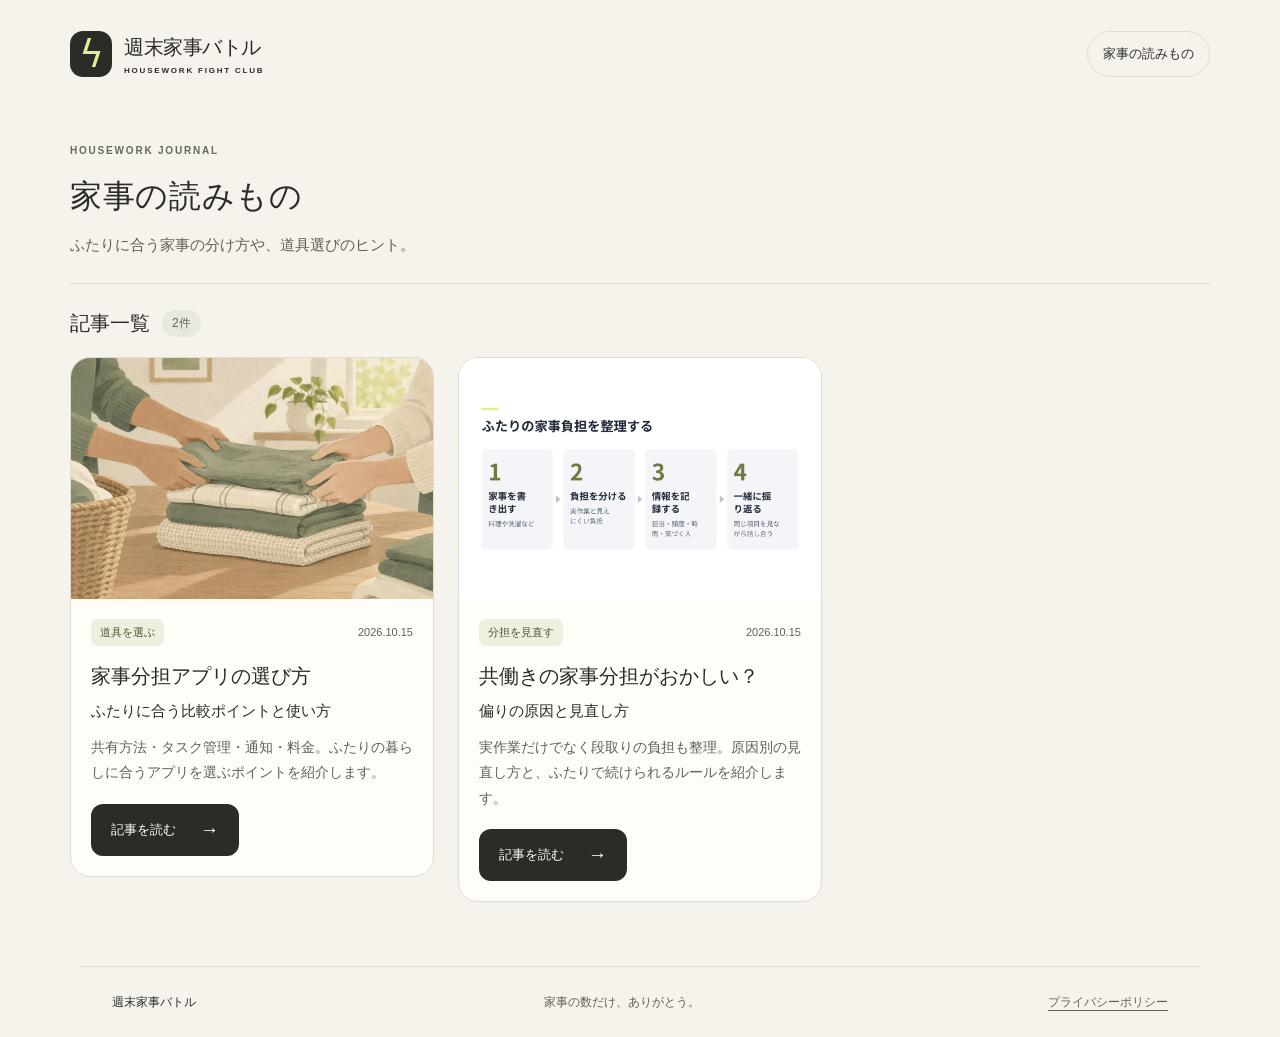
==== commit db0c03fa: "Enable GA4 analytics and disclose data collection" ====
--- a/index.html
+++ b/index.html
@@ -1,5 +1,13 @@
 <!doctype html>
-<html lang="ja"><head><meta name="theme-color" content="#f5f3ec"><link rel="icon" href="favicon.svg" type="image/svg+xml"><meta charset="utf-8"><meta name="viewport" content="width=device-width,initial-scale=1"><title>家事の読みもの・記事一覧｜週末家事バトル</title><meta name="description" content="家事の分担やアプリの選び方を、ふたりの暮らしに合わせて考える読み物。無理なく続けるためのヒントをまとめます。"><link rel="canonical" href="https://ing08.github.io/futari-kaji-notes/"><meta property="og:title" content="週末家事バトル"><meta property="og:description" content="無理なく続く、ふたりの家事の分け方。"><meta property="og:type" content="website"><meta property="og:image" content="https://ing08.github.io/futari-kaji-notes/assets/together.jpg"><link rel="stylesheet" href="styles-v4.css"></head>
+<html lang="ja"><head><!-- Google tag (gtag.js) -->
+<script async src="https://www.googletagmanager.com/gtag/js?id=G-YCKEM8KMWQ"></script>
+<script>
+window.dataLayer = window.dataLayer || [];
+function gtag(){dataLayer.push(arguments);}
+gtag('js', new Date());
+gtag('config', 'G-YCKEM8KMWQ', {allow_google_signals: false, allow_ad_personalization_signals: false});
+</script>
+<meta name="theme-color" content="#f5f3ec"><link rel="icon" href="favicon.svg" type="image/svg+xml"><meta charset="utf-8"><meta name="viewport" content="width=device-width,initial-scale=1"><title>家事の読みもの・記事一覧｜週末家事バトル</title><meta name="description" content="家事の分担やアプリの選び方を、ふたりの暮らしに合わせて考える読み物。無理なく続けるためのヒントをまとめます。"><link rel="canonical" href="https://ing08.github.io/futari-kaji-notes/"><meta property="og:title" content="週末家事バトル"><meta property="og:description" content="無理なく続く、ふたりの家事の分け方。"><meta property="og:type" content="website"><meta property="og:image" content="https://ing08.github.io/futari-kaji-notes/assets/together.jpg"><link rel="stylesheet" href="styles-v4.css"><meta name="google-site-verification" content="J-J-npoTymA7_-kHs8QfjBBZIUGbEoYS8m3hnO7TNtY" /></head>
 <body><a class="skip" href="#main">本文へ移動</a><header class="site-header"><a class="brand" href="./"><span class="brand-icon" aria-hidden="true">ϟ</span><span>週末家事バトル<small>HOUSEWORK FIGHT CLUB</small></span></a><span class="header-note">家事の読みもの</span></header>
 <main id="main" class="wrap home">
 <section class="journal-heading" aria-labelledby="journal-title">
@@ -25,4 +33,4 @@
 <span class="card-action">記事を読む <span aria-hidden="true">→</span></span>
 </div></a></article>
 </div></section></main>
-<footer class="site-footer"><span>週末家事バトル</span><span>家事の数だけ、ありがとう。</span></footer></body></html>
+<footer class="site-footer"><span>週末家事バトル</span><span>家事の数だけ、ありがとう。</span><a href="privacy/">プライバシーポリシー</a></footer></body></html>
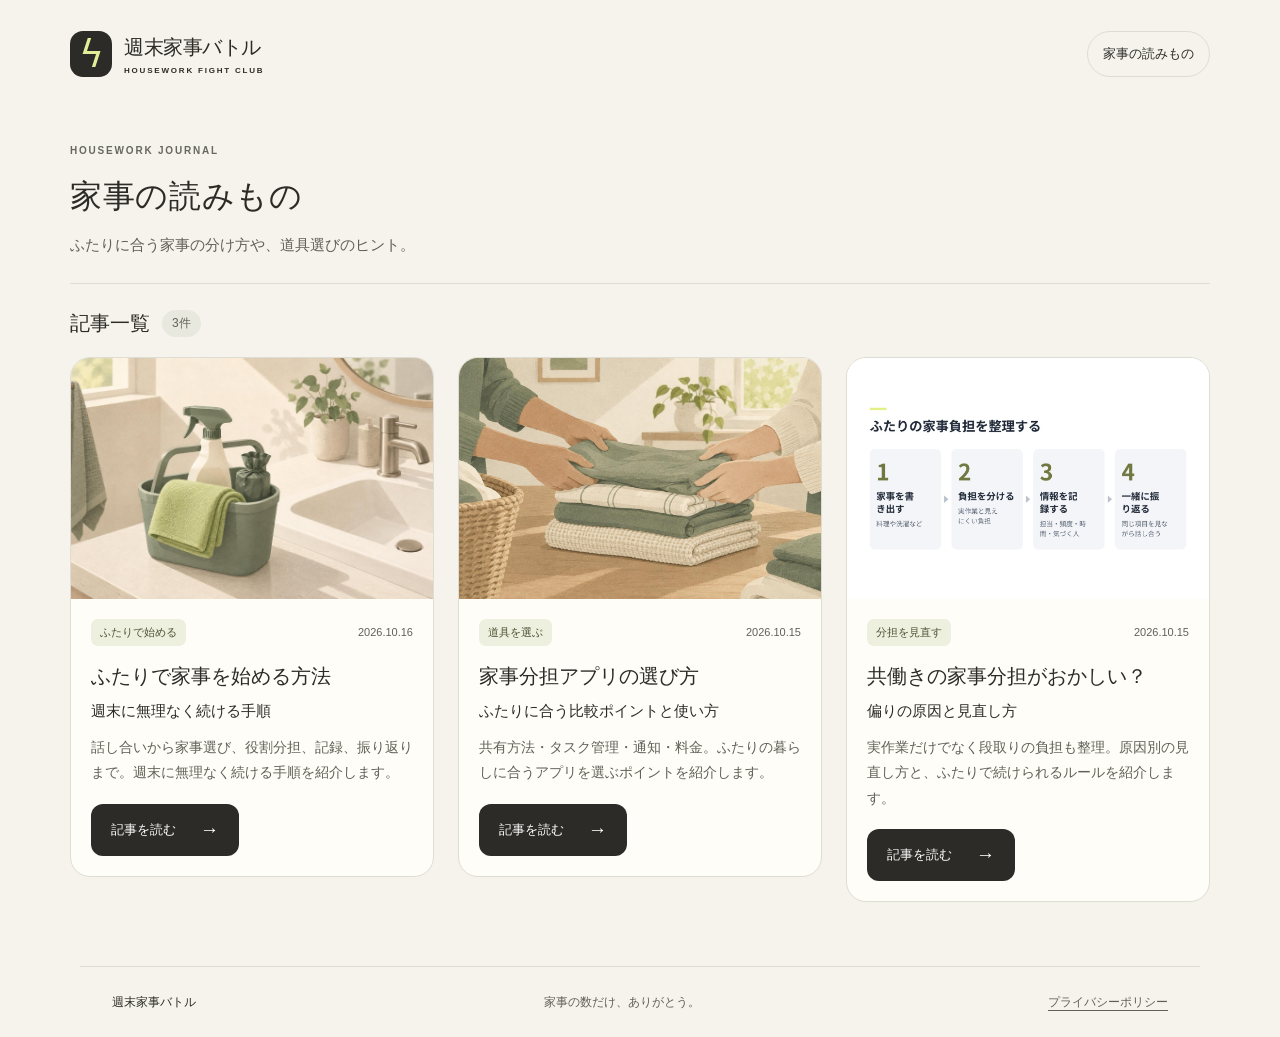
==== commit 06cda8d9: "Publish article on starting housework together" ====
--- a/index.html
+++ b/index.html
@@ -14,8 +14,9 @@
 <div><span class="eyebrow">HOUSEWORK JOURNAL</span><h1 id="journal-title">家事の読みもの</h1><p>ふたりに合う家事の分け方や、道具選びのヒント。</p></div>
 </section>
 <section aria-labelledby="articles-title">
-<div class="list-heading"><h2 id="articles-title">記事一覧</h2><span>2件</span></div>
+<div class="list-heading"><h2 id="articles-title">記事一覧</h2><span>3件</span></div>
 <div class="article-grid">
+<article class="journal-card"><a class="journal-card-link" href="articles/starting-housework-together/" aria-labelledby="article-03-title"><div class="card-thumbnail"><img src="assets/weekend-preparation.jpg" width="1536" height="1024" alt="洗面台のそばに用意された掃除道具"></div><div class="card-content"><div class="card-meta"><span class="category">ふたりで始める</span><time datetime="2026-10-16">2026.10.16</time></div><h3 id="article-03-title">ふたりで家事を始める方法<span>週末に無理なく続ける手順</span></h3><p>話し合いから家事選び、役割分担、記録、振り返りまで。週末に無理なく続ける手順を紹介します。</p><span class="card-action">記事を読む <span aria-hidden="true">→</span></span></div></a></article>
 <article class="journal-card">
 <a class="journal-card-link" href="articles/choosing-chore-apps/" aria-labelledby="article-01-title">
 <div class="card-thumbnail"><img src="assets/together.jpg" width="1280" height="853" alt="ふたりで洗濯物をたたむ様子"></div>
